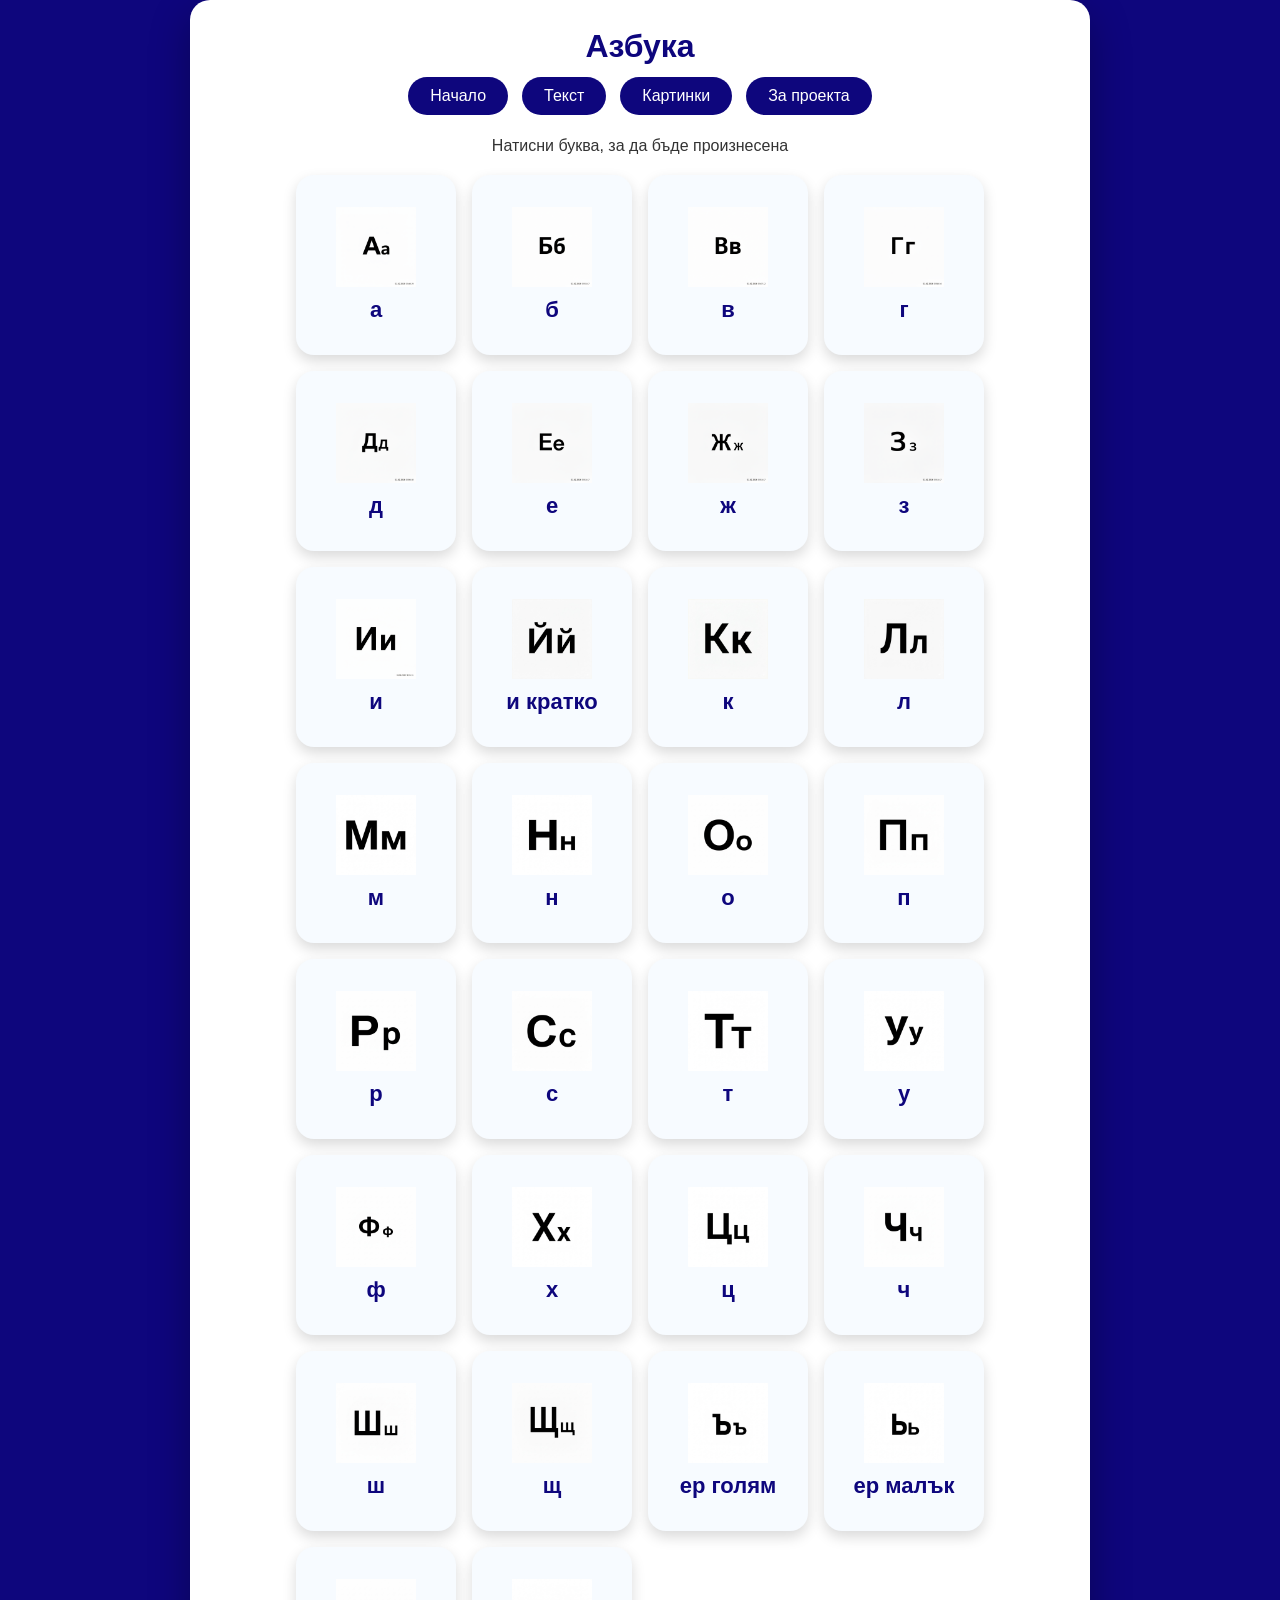
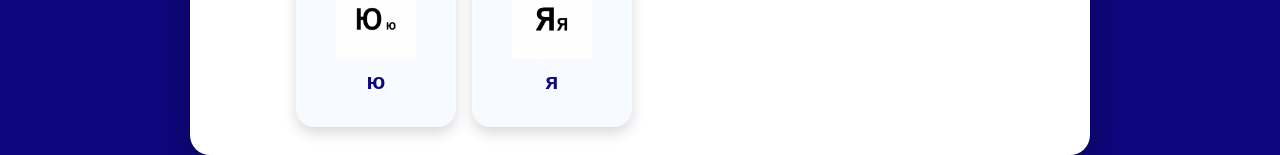
==== alphabet.html @ b71c4374 "Add files via upload" ====
<!DOCTYPE html>
<html lang="bg">
<head>
    <meta charset="UTF-8">
    <meta name="viewport" content="width=device-width, initial-scale=1.0">
    <title>EasyTalk - Азбука</title>
    <link rel="stylesheet" href="style.css">
</head>
<body>

<div class="container">
    <h1>Азбука</h1>
	<div class="nav">
		<a href="index.html" class="btn">Начало</a>
        <a href="text.html" class="btn">Текст</a>
		<a href="images.html" class="btn">Картинки</a>
		<a href="about.html" class="btn">За проекта</a>
    </div>
    <p>Натисни буква, за да бъде произнесена</p>

    <div class="grid">

        <div class="image-card">
            <img src="alphabet/1_a.png" alt="а">
			<span>а</span>
        </div>
		<div class="image-card">
            <img src="alphabet/2_b.png" alt="б">
			<span>б</span>
        </div>
		<div class="image-card">
            <img src="alphabet/3_v.png" alt="в">
			<span>в</span>
        </div>
		<div class="image-card">
            <img src="alphabet/4_g.png" alt="г">
			<span>г</span>
        </div>
		<div class="image-card">
            <img src="alphabet/5_d.png" alt="д">
			<span>д</span>
        </div>
		<div class="image-card">
            <img src="alphabet/6_e.png" alt="е">
			<span>е</span>
        </div>
		<div class="image-card">
            <img src="alphabet/7_j.png" alt="ж">
			<span>ж</span>
        </div>
		<div class="image-card">
            <img src="alphabet/8_z.png" alt="з">
			<span>з</span>
        </div>
		<div class="image-card">
            <img src="alphabet/9_i.png" alt="и">
			<span>и</span>
        </div>
		<div class="image-card">
            <img src="alphabet/10_ikratko.png" alt="й">
			<span>и кратко</span>
        </div>
		<div class="image-card">
            <img src="alphabet/11_k.png" alt="к">
			<span>к</span>
        </div>
		<div class="image-card">
            <img src="alphabet/12_l.png" alt="л">
			<span>л</span>
        </div>
		<div class="image-card">
            <img src="alphabet/13_m.png" alt="м">
			<span>м</span>
        </div>
		<div class="image-card">
            <img src="alphabet/14_n.png" alt="н">
			<span>н</span>
        </div>
		<div class="image-card">
            <img src="alphabet/15_o.png" alt="о">
			<span>о</span>
        </div>
		<div class="image-card">
            <img src="alphabet/16_p.png" alt="п">
			<span>п</span>
        </div>
		<div class="image-card">
            <img src="alphabet/17_r.png" alt="р">
			<span>р</span>
        </div>
		<div class="image-card">
            <img src="alphabet/18_s.png" alt="с">
			<span>с</span>
        </div>
		<div class="image-card">
            <img src="alphabet/19_t.png" alt="т">
			<span>т</span>
        </div>
		<div class="image-card">
            <img src="alphabet/20_u.png" alt="у">
			<span>у</span>
        </div>
		<div class="image-card">
            <img src="alphabet/21_f.png" alt="ф">
			<span>ф</span>
        </div>
		<div class="image-card">
            <img src="alphabet/22_h.png" alt="х">
			<span>х</span>
        </div>
		<div class="image-card">
            <img src="alphabet/23_c.png" alt="ц">
			<span>ц</span>
        </div>
		<div class="image-card">
            <img src="alphabet/24_ch.png" alt="ч">
			<span>ч</span>
        </div>
		<div class="image-card">
            <img src="alphabet/25_sh.png" alt="ш">
			<span>ш</span>
        </div>
		<div class="image-card">
            <img src="alphabet/26_sht.png" alt="щ">
			<span>щ</span>
        </div>
		<div class="image-card">
            <img src="alphabet/27_y.png" alt="ъ">
			<span>ер голям</span>
        </div>
		<div class="image-card">
            <img src="alphabet/28_er_malyk.png" alt="ь">
			<span>ер малък</span>
        </div>
		<div class="image-card">
            <img src="alphabet/29_iu.png" alt="ю">
			<span>ю</span>
        </div>
		<div class="image-card">
            <img src="alphabet/30_q.png" alt="я">
			<span>я</span>
        </div>
    </div>

</div>

<audio id="audio"></audio>

<script>
const cards = document.querySelectorAll('.image-card');
const audio = document.getElementById('audio');

cards.forEach(card => {
    card.addEventListener('click', () => {
        const text = card.querySelector('span').innerText;

        const url =
          "https://translate.google.com/translate_tts?ie=UTF-8&tl=bg&client=tw-ob&q=" +
          encodeURIComponent(text);

        audio.src = url;
        audio.play();
    });
});
</script>

</body>
</html>
---- style.css ----
:root {
    --primary-blue: #0E067D;
    --accent-blue: #0E067D;
    --white: #ffffff;
}

/* RESET */
* {
    box-sizing: border-box;
    margin: 0;
    padding: 0;
    font-family: "Segoe UI", Arial, sans-serif;
}

/* PAGE */
body {
    background: #0E067D;
    min-height: 100vh;
    display: flex;
    justify-content: center;
    align-items: center;
}

/* CONTAINER */
.container {
    background: var(--white);
    width: 95%;
    max-width: 900px;
    padding: 28px;
    border-radius: 20px;
    box-shadow: 0 15px 40px rgba(0,0,0,0.3);
    text-align: center;
}

/* HEADINGS */
h1, h2 {
    color: var(--primary-blue);
    margin-bottom: 12px;
    font-size: 2rem;
}

p {
    color: #333;
    margin-bottom: 20px;
}

/* NAV (Начало / Картинки / Текст) */
.nav {
    display: flex;
    justify-content: center;
    gap: 14px;
    flex-wrap: wrap;
    margin-bottom: 22px;
    margin-top: 10px;
}

.btn {
    background: #0E067D;
    color: white;
    padding: 10px 22px;
    border-radius: 30px;
    text-decoration: none;
    font-size: 1rem;
    transition: 0.2s;
}

.btn:hover {
    transform: translateY(-2px);
    box-shadow: 0 6px 14px rgba(0,0,0,0.25);
}

/* ===== TTS PAGE ===== */

/* TEXTAREA */
textarea {
    width: 100%;
    height: 140px;
    border-radius: 16px;
    border: 2px solid #dbeafe;
    padding: 16px;
    font-size: 18px;
    resize: none;
    margin-bottom: 20px;
    outline: none;
}

textarea:focus {
    border-color: #4facfe;
}

/* SPEAK BUTTON */
button {
    width: 100%;
    background: #0E067D
    color: white;
    padding: 14px;
    border-radius: 30px;
    border: none;
    font-size: 1.2rem;
    cursor: pointer;
    transition: 0.2s;
}

button:hover {
    transform: scale(1.03);
    box-shadow: 0 8px 20px rgba(0,0,0,0.25);
}

/* ===== GRID PAGE (Картинки) ===== */

.grid {
    display: grid;
    grid-template-columns: repeat(auto-fill, 160px);
    justify-content: center;
    gap: 16px;
}

.image-card {
    width: 160px;
    height: 180px;
    background: #f7fbff;
    border-radius: 18px;
    padding: 18px;
    box-shadow: 0 6px 14px rgba(0,0,0,0.15);
    cursor: pointer;
    transition: 0.2s;
    display: flex;
    flex-direction: column;
    align-items: center;
    justify-content: center;
}

.image-card:hover {
    transform: scale(1.05);
    background: #0E067D;
}

.image-card:hover span {
    color: white;
}

.image-card img {
    width: 80px;
    height: 80px;
    object-fit: contain;
}

.image-card span {
    margin-top: 10px;
    font-size: 22px;
    font-weight: 600;
    color: var(--primary-blue);
    text-align: center;
}

/* MOBILE */
@media (max-width: 480px) {
    h1, h2 {
        font-size: 1.6rem;
    }

    textarea {
        font-size: 16px;
        height: 120px;
    }

    .grid {
        grid-template-columns: repeat(auto-fill, 120px);
        gap: 12px;
    }

    .image-card {
        width: 120px;
        height: 150px;
        padding: 14px;
    }

    .image-card img {
        width: 60px;
        height: 60px;
    }

    .image-card span {
        font-size: 16px;
    }
}
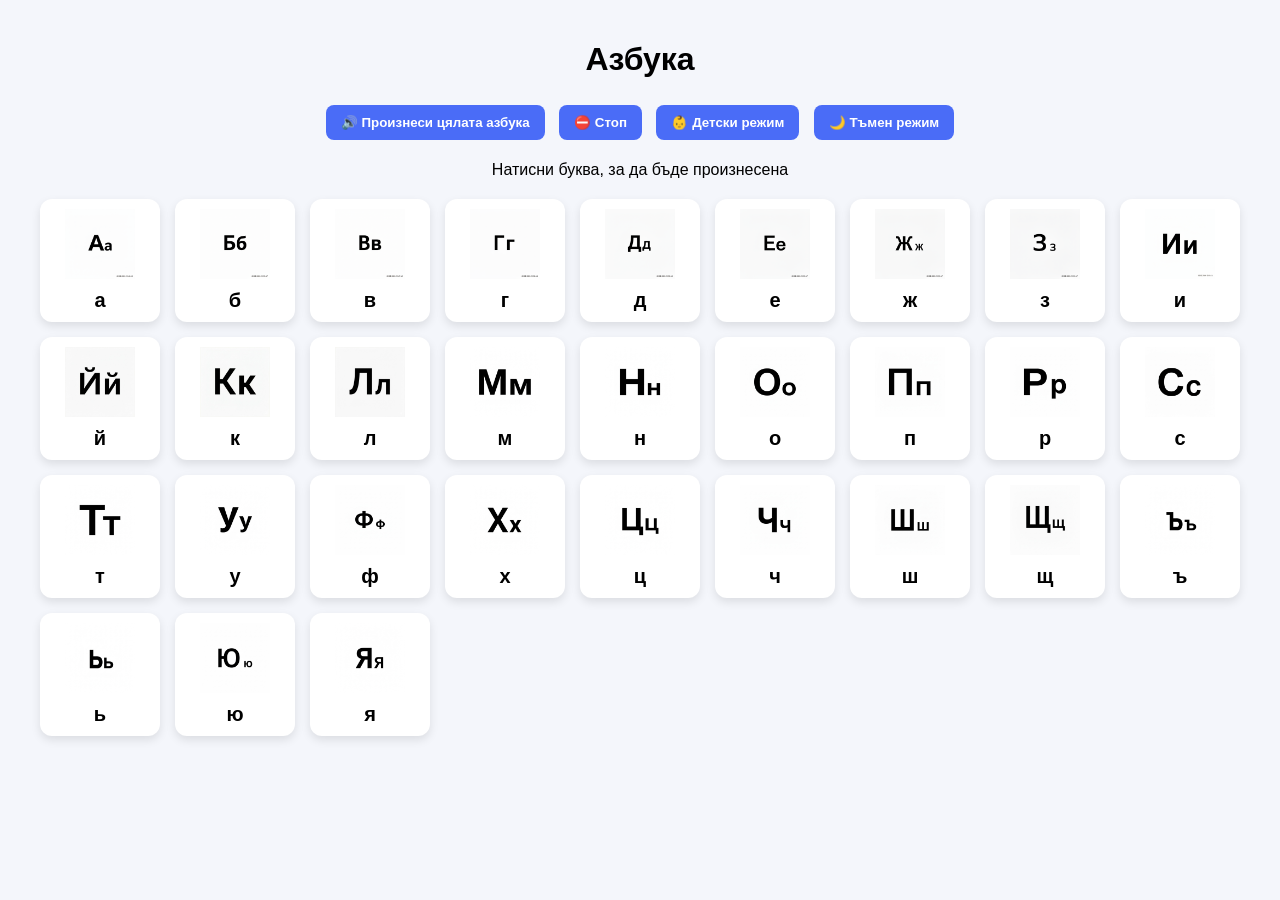
==== commit 9e6024c3: "Add files via upload" ====
--- a/alphabet.html
+++ b/alphabet.html
@@ -1,168 +1,123 @@
 <!DOCTYPE html>
 <html lang="bg">
 <head>
-    <meta charset="UTF-8">
-    <meta name="viewport" content="width=device-width, initial-scale=1.0">
-    <title>EasyTalk - Азбука</title>
-    <link rel="stylesheet" href="style.css">
+<meta charset="UTF-8">
+<meta name="viewport" content="width=device-width, initial-scale=1.0">
+<title>EasyTalk - Азбука</title>
+<link rel="stylesheet" href="style.css">
 </head>
 <body>
 
 <div class="container">
     <h1>Азбука</h1>
-	<div class="nav">
-		<a href="index.html" class="btn">Начало</a>
-        <a href="text.html" class="btn">Текст</a>
-		<a href="images.html" class="btn">Картинки</a>
-		<a href="about.html" class="btn">За проекта</a>
+
+    <div class="controls">
+        <button onclick="speakAlphabet()">🔊 Произнеси цялата азбука</button>
+        <button onclick="stopSpeaking()">⛔ Стоп</button>
+        <button onclick="toggleSlowMode()">👶 Детски режим</button>
+        <button onclick="toggleDarkMode()">🌙 Тъмен режим</button>
     </div>
+
     <p>Натисни буква, за да бъде произнесена</p>
 
-    <div class="grid">
-
-        <div class="image-card">
-            <img src="alphabet/1_a.png" alt="а">
-			<span>а</span>
-        </div>
-		<div class="image-card">
-            <img src="alphabet/2_b.png" alt="б">
-			<span>б</span>
-        </div>
-		<div class="image-card">
-            <img src="alphabet/3_v.png" alt="в">
-			<span>в</span>
-        </div>
-		<div class="image-card">
-            <img src="alphabet/4_g.png" alt="г">
-			<span>г</span>
-        </div>
-		<div class="image-card">
-            <img src="alphabet/5_d.png" alt="д">
-			<span>д</span>
-        </div>
-		<div class="image-card">
-            <img src="alphabet/6_e.png" alt="е">
-			<span>е</span>
-        </div>
-		<div class="image-card">
-            <img src="alphabet/7_j.png" alt="ж">
-			<span>ж</span>
-        </div>
-		<div class="image-card">
-            <img src="alphabet/8_z.png" alt="з">
-			<span>з</span>
-        </div>
-		<div class="image-card">
-            <img src="alphabet/9_i.png" alt="и">
-			<span>и</span>
-        </div>
-		<div class="image-card">
-            <img src="alphabet/10_ikratko.png" alt="й">
-			<span>и кратко</span>
-        </div>
-		<div class="image-card">
-            <img src="alphabet/11_k.png" alt="к">
-			<span>к</span>
-        </div>
-		<div class="image-card">
-            <img src="alphabet/12_l.png" alt="л">
-			<span>л</span>
-        </div>
-		<div class="image-card">
-            <img src="alphabet/13_m.png" alt="м">
-			<span>м</span>
-        </div>
-		<div class="image-card">
-            <img src="alphabet/14_n.png" alt="н">
-			<span>н</span>
-        </div>
-		<div class="image-card">
-            <img src="alphabet/15_o.png" alt="о">
-			<span>о</span>
-        </div>
-		<div class="image-card">
-            <img src="alphabet/16_p.png" alt="п">
-			<span>п</span>
-        </div>
-		<div class="image-card">
-            <img src="alphabet/17_r.png" alt="р">
-			<span>р</span>
-        </div>
-		<div class="image-card">
-            <img src="alphabet/18_s.png" alt="с">
-			<span>с</span>
-        </div>
-		<div class="image-card">
-            <img src="alphabet/19_t.png" alt="т">
-			<span>т</span>
-        </div>
-		<div class="image-card">
-            <img src="alphabet/20_u.png" alt="у">
-			<span>у</span>
-        </div>
-		<div class="image-card">
-            <img src="alphabet/21_f.png" alt="ф">
-			<span>ф</span>
-        </div>
-		<div class="image-card">
-            <img src="alphabet/22_h.png" alt="х">
-			<span>х</span>
-        </div>
-		<div class="image-card">
-            <img src="alphabet/23_c.png" alt="ц">
-			<span>ц</span>
-        </div>
-		<div class="image-card">
-            <img src="alphabet/24_ch.png" alt="ч">
-			<span>ч</span>
-        </div>
-		<div class="image-card">
-            <img src="alphabet/25_sh.png" alt="ш">
-			<span>ш</span>
-        </div>
-		<div class="image-card">
-            <img src="alphabet/26_sht.png" alt="щ">
-			<span>щ</span>
-        </div>
-		<div class="image-card">
-            <img src="alphabet/27_y.png" alt="ъ">
-			<span>ер голям</span>
-        </div>
-		<div class="image-card">
-            <img src="alphabet/28_er_malyk.png" alt="ь">
-			<span>ер малък</span>
-        </div>
-		<div class="image-card">
-            <img src="alphabet/29_iu.png" alt="ю">
-			<span>ю</span>
-        </div>
-		<div class="image-card">
-            <img src="alphabet/30_q.png" alt="я">
-			<span>я</span>
-        </div>
-    </div>
-
+    <div class="grid" id="grid"></div>
 </div>
 
-<audio id="audio"></audio>
+<script>
+const letters = [
+"а","б","в","г","д","е","ж","з","и","й",
+"к","л","м","н","о","п","р","с","т","у",
+"ф","х","ц","ч","ш","щ","ъ","ь","ю","я"
+];
 
-<script>
-const cards = document.querySelectorAll('.image-card');
-const audio = document.getElementById('audio');
+let slowMode = false;
+let selectedVoice = null;
 
-cards.forEach(card => {
-    card.addEventListener('click', () => {
-        const text = card.querySelector('span').innerText;
+// Зареждане на гласовете
+function initVoices() {
+    const voices = speechSynthesis.getVoices();
 
-        const url =
-          "https://translate.google.com/translate_tts?ie=UTF-8&tl=bg&client=tw-ob&q=" +
-          encodeURIComponent(text);
+    if (!voices.length) {
+        setTimeout(initVoices, 100);
+        return;
+    }
 
-        audio.src = url;
-        audio.play();
+    selectedVoice =
+        voices.find(v => v.lang === "bg-BG") ||
+        voices.find(v => v.lang.startsWith("bg")) ||
+        voices[0];
+
+    console.log("Selected voice:", selectedVoice);
+}
+initVoices();
+speechSynthesis.onvoiceschanged = initVoices;
+
+// Функция за произнасяне на една буква
+function speak(text) {
+    if (!selectedVoice) initVoices();
+
+    const utterance = new SpeechSynthesisUtterance(text);
+    utterance.voice = selectedVoice;
+    utterance.rate = slowMode ? 0.7 : 0.9;
+    utterance.pitch = 1;
+
+    speechSynthesis.cancel();
+    speechSynthesis.speak(utterance);
+}
+
+// Произнасяне на цялата азбука
+function speakAlphabet() {
+    speechSynthesis.cancel();
+    letters.forEach((letter, index) => {
+        const utter = new SpeechSynthesisUtterance(letter);
+        utter.voice = selectedVoice;
+        utter.rate = slowMode ? 0.7 : 0.9;
+        utter.pitch = 1;
+        setTimeout(() => speechSynthesis.speak(utter), index * 600);
     });
+}
+
+// Стоп на произнасяне
+function stopSpeaking() {
+    speechSynthesis.cancel();
+}
+
+// Превключване на детски режим
+function toggleSlowMode() {
+    slowMode = !slowMode;
+    alert(slowMode ? "Детски режим включен" : "Детски режим изключен");
+}
+
+// Превключване на тъмен режим
+function toggleDarkMode() {
+    document.body.classList.toggle("dark");
+}
+
+// Генериране на буквите
+const grid = document.getElementById("grid");
+
+letters.forEach((letter, index) => {
+    const card = document.createElement("div");
+    card.className = "image-card";
+    card.innerHTML = `
+        <img src="alphabet/${index+1}_${getFileName(letter)}.png">
+        <span>${letter}</span>
+    `;
+    card.onclick = () => speak(letter);
+    grid.appendChild(card);
 });
+
+// Карта на файловете
+function getFileName(letter) {
+    const map = {
+        "а":"a","б":"b","в":"v","г":"g","д":"d","е":"e","ж":"j","з":"z","и":"i",
+        "й":"ikratko","к":"k","л":"l","м":"m","н":"n","о":"o","п":"p","р":"r",
+        "с":"s","т":"t","у":"u","ф":"f","х":"h","ц":"c","ч":"ch","ш":"sh",
+        "щ":"sht","ъ":"y","ь":"er_malyk","ю":"iu","я":"q"
+    };
+    return map[letter];
+}
 </script>
 
 </body>
-</html>
+</html>
--- a/style.css
+++ b/style.css
@@ -1,186 +1,73 @@
-:root {
-    --primary-blue: #0E067D;
-    --accent-blue: #0E067D;
-    --white: #ffffff;
+body {
+    font-family: Arial, sans-serif;
+    background: #f4f6fb;
+    margin: 0;
+    padding: 0;
+    text-align: center;
+    transition: 0.3s;
 }
 
-/* RESET */
-* {
-    box-sizing: border-box;
-    margin: 0;
-    padding: 0;
-    font-family: "Segoe UI", Arial, sans-serif;
+.dark {
+    background: #1e1e1e;
+    color: white;
 }
 
-/* PAGE */
-body {
-    background: #0E067D;
-    min-height: 100vh;
-    display: flex;
-    justify-content: center;
-    align-items: center;
+.container {
+    max-width: 1200px;
+    margin: auto;
+    padding: 20px;
 }
 
-/* CONTAINER */
-.container {
-    background: var(--white);
-    width: 95%;
-    max-width: 900px;
-    padding: 28px;
-    border-radius: 20px;
-    box-shadow: 0 15px 40px rgba(0,0,0,0.3);
-    text-align: center;
+.controls {
+    margin-bottom: 15px;
 }
 
-/* HEADINGS */
-h1, h2 {
-    color: var(--primary-blue);
-    margin-bottom: 12px;
-    font-size: 2rem;
-}
-
-p {
-    color: #333;
-    margin-bottom: 20px;
-}
-
-/* NAV (Начало / Картинки / Текст) */
-.nav {
-    display: flex;
-    justify-content: center;
-    gap: 14px;
-    flex-wrap: wrap;
-    margin-bottom: 22px;
-    margin-top: 10px;
-}
-
-.btn {
-    background: #0E067D;
+button {
+    padding: 10px 15px;
+    margin: 5px;
+    border: none;
+    border-radius: 8px;
+    cursor: pointer;
+    background: #4a6cf7;
     color: white;
-    padding: 10px 22px;
-    border-radius: 30px;
-    text-decoration: none;
-    font-size: 1rem;
-    transition: 0.2s;
-}
-
-.btn:hover {
-    transform: translateY(-2px);
-    box-shadow: 0 6px 14px rgba(0,0,0,0.25);
-}
-
-/* ===== TTS PAGE ===== */
-
-/* TEXTAREA */
-textarea {
-    width: 100%;
-    height: 140px;
-    border-radius: 16px;
-    border: 2px solid #dbeafe;
-    padding: 16px;
-    font-size: 18px;
-    resize: none;
-    margin-bottom: 20px;
-    outline: none;
-}
-
-textarea:focus {
-    border-color: #4facfe;
-}
-
-/* SPEAK BUTTON */
-button {
-    width: 100%;
-    background: #0E067D
-    color: white;
-    padding: 14px;
-    border-radius: 30px;
-    border: none;
-    font-size: 1.2rem;
-    cursor: pointer;
-    transition: 0.2s;
+    font-weight: bold;
 }
 
 button:hover {
-    transform: scale(1.03);
-    box-shadow: 0 8px 20px rgba(0,0,0,0.25);
+    background: #2f4bd1;
 }
-
-/* ===== GRID PAGE (Картинки) ===== */
 
 .grid {
     display: grid;
-    grid-template-columns: repeat(auto-fill, 160px);
-    justify-content: center;
-    gap: 16px;
+    grid-template-columns: repeat(auto-fill, minmax(110px, 1fr));
+    gap: 15px;
+    margin-top: 20px;
 }
 
 .image-card {
-    width: 160px;
-    height: 180px;
-    background: #f7fbff;
-    border-radius: 18px;
-    padding: 18px;
-    box-shadow: 0 6px 14px rgba(0,0,0,0.15);
+    background: white;
+    border-radius: 12px;
+    padding: 10px;
     cursor: pointer;
     transition: 0.2s;
-    display: flex;
-    flex-direction: column;
-    align-items: center;
-    justify-content: center;
+    box-shadow: 0 4px 10px rgba(0,0,0,0.1);
+}
+
+.dark .image-card {
+    background: #2c2c2c;
 }
 
 .image-card:hover {
     transform: scale(1.05);
-    background: #0E067D;
-}
-
-.image-card:hover span {
-    color: white;
 }
 
 .image-card img {
-    width: 80px;
-    height: 80px;
-    object-fit: contain;
+    width: 70px;
 }
 
 .image-card span {
-    margin-top: 10px;
-    font-size: 22px;
-    font-weight: 600;
-    color: var(--primary-blue);
-    text-align: center;
-}
-
-/* MOBILE */
-@media (max-width: 480px) {
-    h1, h2 {
-        font-size: 1.6rem;
-    }
-
-    textarea {
-        font-size: 16px;
-        height: 120px;
-    }
-
-    .grid {
-        grid-template-columns: repeat(auto-fill, 120px);
-        gap: 12px;
-    }
-
-    .image-card {
-        width: 120px;
-        height: 150px;
-        padding: 14px;
-    }
-
-    .image-card img {
-        width: 60px;
-        height: 60px;
-    }
-
-    .image-card span {
-        font-size: 16px;
-    }
-}
+    display: block;
+    margin-top: 6px;
+    font-size: 20px;
+    font-weight: bold;
+}
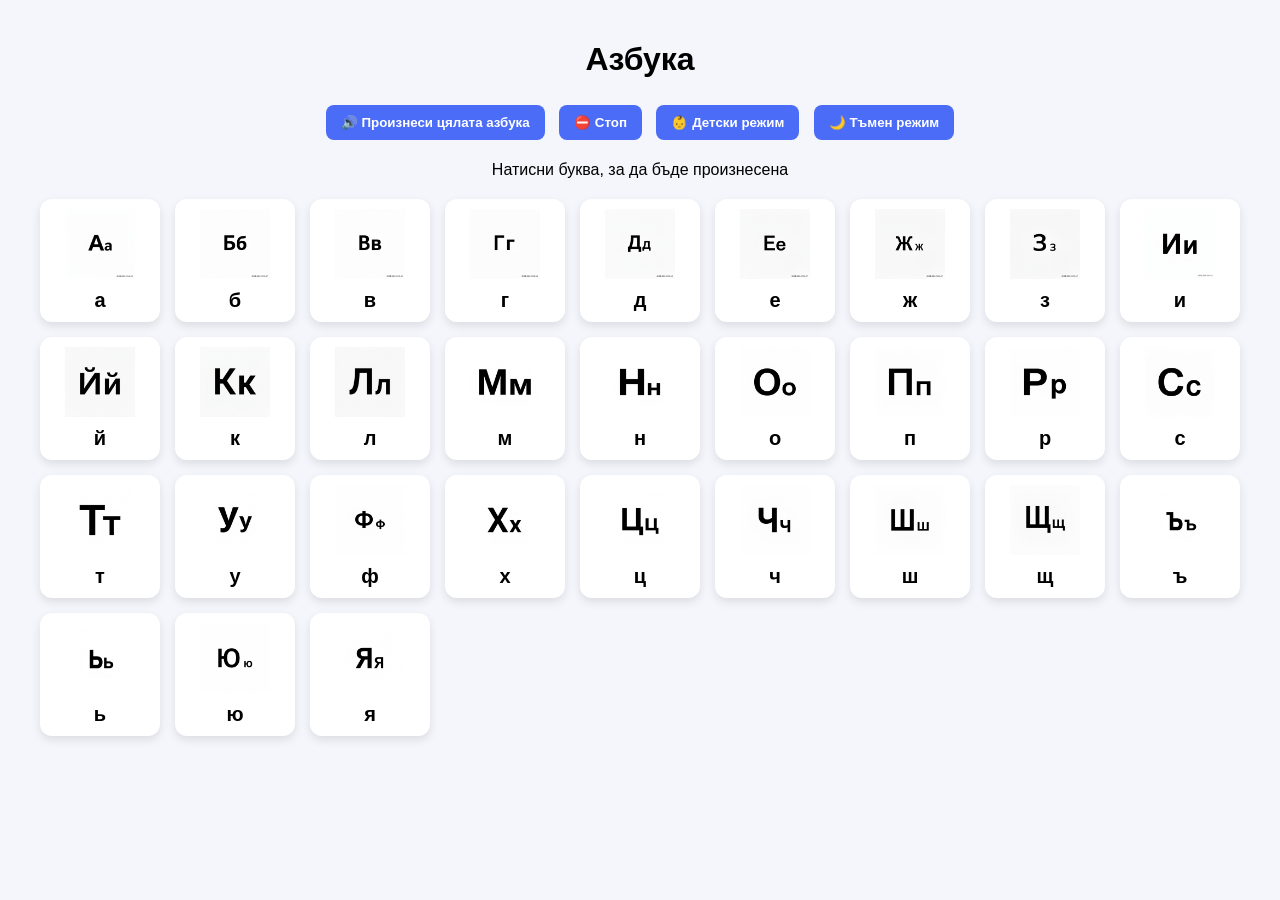
==== commit fd6f8632: "Add files via upload" ====
--- a/alphabet.html
+++ b/alphabet.html
@@ -34,11 +34,11 @@
 let selectedVoice = null;
 
 // Зареждане на гласовете
-function initVoices() {
-    const voices = speechSynthesis.getVoices();
+function initVoices(callback) {
+    let voices = speechSynthesis.getVoices();
 
     if (!voices.length) {
-        setTimeout(initVoices, 100);
+        speechSynthesis.onvoiceschanged = () => initVoices(callback);
         return;
     }
 
@@ -47,67 +47,74 @@
         voices.find(v => v.lang.startsWith("bg")) ||
         voices[0];
 
-    console.log("Selected voice:", selectedVoice);
+    if (!selectedVoice) alert("Няма български глас, ще се използва друг наличен глас.");
+
+    if (callback) callback();
 }
 initVoices();
-speechSynthesis.onvoiceschanged = initVoices;
 
-// Функция за произнасяне на една буква
+// Произнасяне на текст
 function speak(text) {
-    if (!selectedVoice) initVoices();
-
-    const utterance = new SpeechSynthesisUtterance(text);
-    utterance.voice = selectedVoice;
-    utterance.rate = slowMode ? 0.7 : 0.9;
-    utterance.pitch = 1;
-
+    if (!selectedVoice) {
+        initVoices(() => speak(text));
+        return;
+    }
+    const utter = new SpeechSynthesisUtterance(text);
+    utter.voice = selectedVoice;
+    utter.rate = slowMode ? 0.7 : 0.9;
+    utter.pitch = 1;
     speechSynthesis.cancel();
-    speechSynthesis.speak(utterance);
+    speechSynthesis.speak(utter);
 }
 
 // Произнасяне на цялата азбука
 function speakAlphabet() {
+    if (!selectedVoice) {
+        initVoices(speakAlphabet);
+        return;
+    }
     speechSynthesis.cancel();
     letters.forEach((letter, index) => {
-        const utter = new SpeechSynthesisUtterance(letter);
-        utter.voice = selectedVoice;
-        utter.rate = slowMode ? 0.7 : 0.9;
-        utter.pitch = 1;
-        setTimeout(() => speechSynthesis.speak(utter), index * 600);
+        setTimeout(() => {
+            const utter = new SpeechSynthesisUtterance(letter);
+            utter.voice = selectedVoice;
+            utter.rate = slowMode ? 0.7 : 0.9;
+            utter.pitch = 1;
+            speechSynthesis.speak(utter);
+        }, index * 600);
     });
 }
 
-// Стоп на произнасяне
+// Стоп
 function stopSpeaking() {
     speechSynthesis.cancel();
 }
 
-// Превключване на детски режим
+// Детски режим
 function toggleSlowMode() {
     slowMode = !slowMode;
     alert(slowMode ? "Детски режим включен" : "Детски режим изключен");
 }
 
-// Превключване на тъмен режим
+// Тъмен режим
 function toggleDarkMode() {
     document.body.classList.toggle("dark");
 }
 
 // Генериране на буквите
 const grid = document.getElementById("grid");
-
 letters.forEach((letter, index) => {
     const card = document.createElement("div");
     card.className = "image-card";
     card.innerHTML = `
-        <img src="alphabet/${index+1}_${getFileName(letter)}.png">
+        <img src="alphabet/${index+1}_${getFileName(letter)}.png" alt="${letter}">
         <span>${letter}</span>
     `;
     card.onclick = () => speak(letter);
     grid.appendChild(card);
 });
 
-// Карта на файловете
+// Файлове
 function getFileName(letter) {
     const map = {
         "а":"a","б":"b","в":"v","г":"g","д":"d","е":"e","ж":"j","з":"z","и":"i",
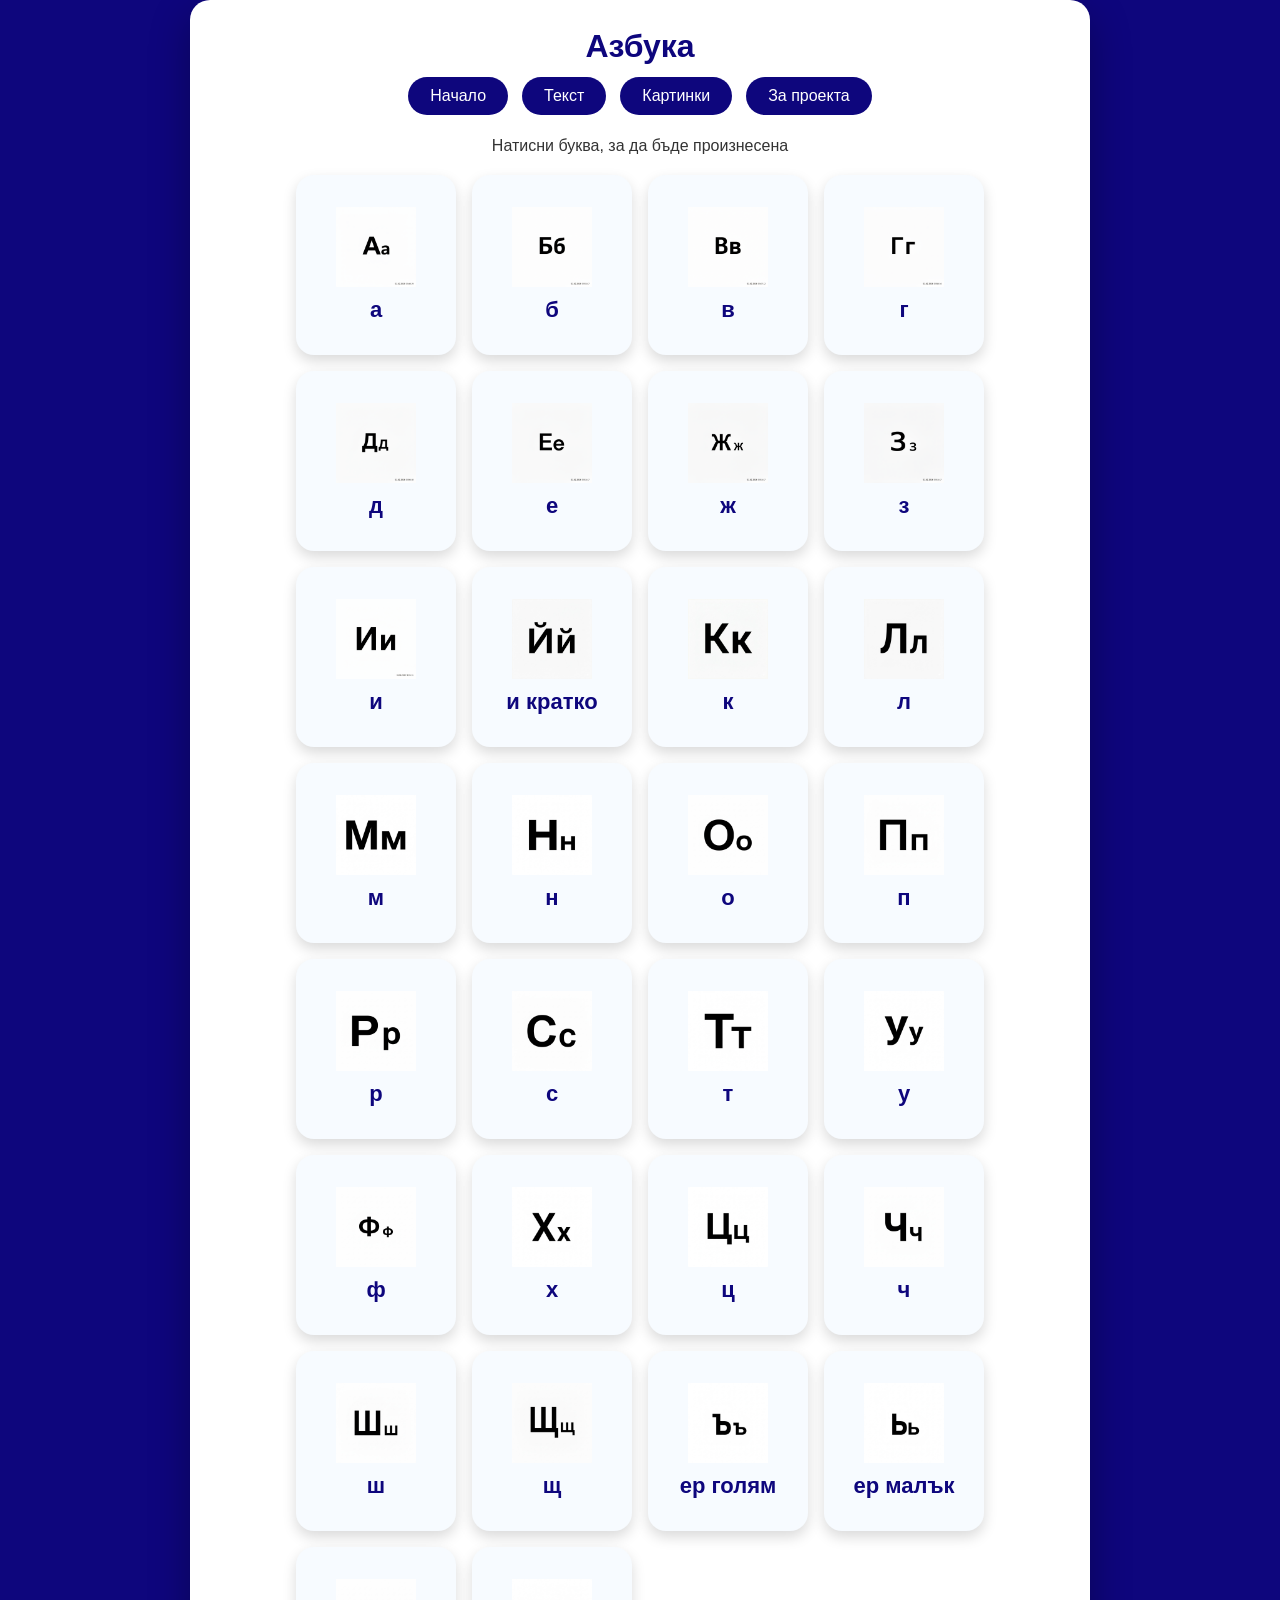
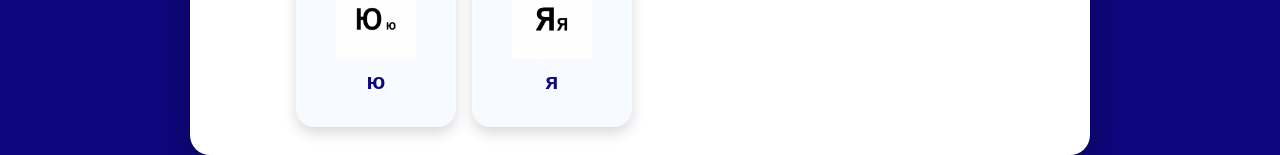
==== commit 91e245d4: "Add files via upload" ====
--- a/alphabet.html
+++ b/alphabet.html
@@ -1,130 +1,168 @@
 <!DOCTYPE html>
 <html lang="bg">
 <head>
-<meta charset="UTF-8">
-<meta name="viewport" content="width=device-width, initial-scale=1.0">
-<title>EasyTalk - Азбука</title>
-<link rel="stylesheet" href="style.css">
+    <meta charset="UTF-8">
+    <meta name="viewport" content="width=device-width, initial-scale=1.0">
+    <title>EasyTalk - Азбука</title>
+    <link rel="stylesheet" href="style.css">
 </head>
 <body>
 
 <div class="container">
     <h1>Азбука</h1>
+	<div class="nav">
+		<a href="index.html" class="btn">Начало</a>
+        <a href="text.html" class="btn">Текст</a>
+		<a href="images.html" class="btn">Картинки</a>
+		<a href="about.html" class="btn">За проекта</a>
+    </div>
+    <p>Натисни буква, за да бъде произнесена</p>
 
-    <div class="controls">
-        <button onclick="speakAlphabet()">🔊 Произнеси цялата азбука</button>
-        <button onclick="stopSpeaking()">⛔ Стоп</button>
-        <button onclick="toggleSlowMode()">👶 Детски режим</button>
-        <button onclick="toggleDarkMode()">🌙 Тъмен режим</button>
+    <div class="grid">
+
+        <div class="image-card">
+            <img src="alphabet/1_a.png" alt="а">
+			<span>а</span>
+        </div>
+		<div class="image-card">
+            <img src="alphabet/2_b.png" alt="б">
+			<span>б</span>
+        </div>
+		<div class="image-card">
+            <img src="alphabet/3_v.png" alt="в">
+			<span>в</span>
+        </div>
+		<div class="image-card">
+            <img src="alphabet/4_g.png" alt="г">
+			<span>г</span>
+        </div>
+		<div class="image-card">
+            <img src="alphabet/5_d.png" alt="д">
+			<span>д</span>
+        </div>
+		<div class="image-card">
+            <img src="alphabet/6_e.png" alt="е">
+			<span>е</span>
+        </div>
+		<div class="image-card">
+            <img src="alphabet/7_j.png" alt="ж">
+			<span>ж</span>
+        </div>
+		<div class="image-card">
+            <img src="alphabet/8_z.png" alt="з">
+			<span>з</span>
+        </div>
+		<div class="image-card">
+            <img src="alphabet/9_i.png" alt="и">
+			<span>и</span>
+        </div>
+		<div class="image-card">
+            <img src="alphabet/10_ikratko.png" alt="й">
+			<span>и кратко</span>
+        </div>
+		<div class="image-card">
+            <img src="alphabet/11_k.png" alt="к">
+			<span>к</span>
+        </div>
+		<div class="image-card">
+            <img src="alphabet/12_l.png" alt="л">
+			<span>л</span>
+        </div>
+		<div class="image-card">
+            <img src="alphabet/13_m.png" alt="м">
+			<span>м</span>
+        </div>
+		<div class="image-card">
+            <img src="alphabet/14_n.png" alt="н">
+			<span>н</span>
+        </div>
+		<div class="image-card">
+            <img src="alphabet/15_o.png" alt="о">
+			<span>о</span>
+        </div>
+		<div class="image-card">
+            <img src="alphabet/16_p.png" alt="п">
+			<span>п</span>
+        </div>
+		<div class="image-card">
+            <img src="alphabet/17_r.png" alt="р">
+			<span>р</span>
+        </div>
+		<div class="image-card">
+            <img src="alphabet/18_s.png" alt="с">
+			<span>с</span>
+        </div>
+		<div class="image-card">
+            <img src="alphabet/19_t.png" alt="т">
+			<span>т</span>
+        </div>
+		<div class="image-card">
+            <img src="alphabet/20_u.png" alt="у">
+			<span>у</span>
+        </div>
+		<div class="image-card">
+            <img src="alphabet/21_f.png" alt="ф">
+			<span>ф</span>
+        </div>
+		<div class="image-card">
+            <img src="alphabet/22_h.png" alt="х">
+			<span>х</span>
+        </div>
+		<div class="image-card">
+            <img src="alphabet/23_c.png" alt="ц">
+			<span>ц</span>
+        </div>
+		<div class="image-card">
+            <img src="alphabet/24_ch.png" alt="ч">
+			<span>ч</span>
+        </div>
+		<div class="image-card">
+            <img src="alphabet/25_sh.png" alt="ш">
+			<span>ш</span>
+        </div>
+		<div class="image-card">
+            <img src="alphabet/26_sht.png" alt="щ">
+			<span>щ</span>
+        </div>
+		<div class="image-card">
+            <img src="alphabet/27_y.png" alt="ъ">
+			<span>ер голям</span>
+        </div>
+		<div class="image-card">
+            <img src="alphabet/28_er_malyk.png" alt="ь">
+			<span>ер малък</span>
+        </div>
+		<div class="image-card">
+            <img src="alphabet/29_iu.png" alt="ю">
+			<span>ю</span>
+        </div>
+		<div class="image-card">
+            <img src="alphabet/30_q.png" alt="я">
+			<span>я</span>
+        </div>
     </div>
 
-    <p>Натисни буква, за да бъде произнесена</p>
-
-    <div class="grid" id="grid"></div>
 </div>
 
+<audio id="audio"></audio>
+
 <script>
-const letters = [
-"а","б","в","г","д","е","ж","з","и","й",
-"к","л","м","н","о","п","р","с","т","у",
-"ф","х","ц","ч","ш","щ","ъ","ь","ю","я"
-];
+const cards = document.querySelectorAll('.image-card');
+const audio = document.getElementById('audio');
 
-let slowMode = false;
-let selectedVoice = null;
+cards.forEach(card => {
+    card.addEventListener('click', () => {
+        const text = card.querySelector('span').innerText;
 
-// Зареждане на гласовете
-function initVoices(callback) {
-    let voices = speechSynthesis.getVoices();
+        const url =
+          "https://translate.google.com/translate_tts?ie=UTF-8&tl=bg&client=tw-ob&q=" +
+          encodeURIComponent(text);
 
-    if (!voices.length) {
-        speechSynthesis.onvoiceschanged = () => initVoices(callback);
-        return;
-    }
-
-    selectedVoice =
-        voices.find(v => v.lang === "bg-BG") ||
-        voices.find(v => v.lang.startsWith("bg")) ||
-        voices[0];
-
-    if (!selectedVoice) alert("Няма български глас, ще се използва друг наличен глас.");
-
-    if (callback) callback();
-}
-initVoices();
-
-// Произнасяне на текст
-function speak(text) {
-    if (!selectedVoice) {
-        initVoices(() => speak(text));
-        return;
-    }
-    const utter = new SpeechSynthesisUtterance(text);
-    utter.voice = selectedVoice;
-    utter.rate = slowMode ? 0.7 : 0.9;
-    utter.pitch = 1;
-    speechSynthesis.cancel();
-    speechSynthesis.speak(utter);
-}
-
-// Произнасяне на цялата азбука
-function speakAlphabet() {
-    if (!selectedVoice) {
-        initVoices(speakAlphabet);
-        return;
-    }
-    speechSynthesis.cancel();
-    letters.forEach((letter, index) => {
-        setTimeout(() => {
-            const utter = new SpeechSynthesisUtterance(letter);
-            utter.voice = selectedVoice;
-            utter.rate = slowMode ? 0.7 : 0.9;
-            utter.pitch = 1;
-            speechSynthesis.speak(utter);
-        }, index * 600);
+        audio.src = url;
+        audio.play();
     });
-}
-
-// Стоп
-function stopSpeaking() {
-    speechSynthesis.cancel();
-}
-
-// Детски режим
-function toggleSlowMode() {
-    slowMode = !slowMode;
-    alert(slowMode ? "Детски режим включен" : "Детски режим изключен");
-}
-
-// Тъмен режим
-function toggleDarkMode() {
-    document.body.classList.toggle("dark");
-}
-
-// Генериране на буквите
-const grid = document.getElementById("grid");
-letters.forEach((letter, index) => {
-    const card = document.createElement("div");
-    card.className = "image-card";
-    card.innerHTML = `
-        <img src="alphabet/${index+1}_${getFileName(letter)}.png" alt="${letter}">
-        <span>${letter}</span>
-    `;
-    card.onclick = () => speak(letter);
-    grid.appendChild(card);
 });
-
-// Файлове
-function getFileName(letter) {
-    const map = {
-        "а":"a","б":"b","в":"v","г":"g","д":"d","е":"e","ж":"j","з":"z","и":"i",
-        "й":"ikratko","к":"k","л":"l","м":"m","н":"n","о":"o","п":"p","р":"r",
-        "с":"s","т":"t","у":"u","ф":"f","х":"h","ц":"c","ч":"ch","ш":"sh",
-        "щ":"sht","ъ":"y","ь":"er_malyk","ю":"iu","я":"q"
-    };
-    return map[letter];
-}
 </script>
 
 </body>
-</html>+</html>
--- a/style.css
+++ b/style.css
@@ -1,73 +1,186 @@
-body {
-    font-family: Arial, sans-serif;
-    background: #f4f6fb;
+:root {
+    --primary-blue: #0E067D;
+    --accent-blue: #0E067D;
+    --white: #ffffff;
+}
+
+/* RESET */
+* {
+    box-sizing: border-box;
     margin: 0;
     padding: 0;
-    text-align: center;
-    transition: 0.3s;
+    font-family: "Segoe UI", Arial, sans-serif;
 }
 
-.dark {
-    background: #1e1e1e;
-    color: white;
+/* PAGE */
+body {
+    background: #0E067D;
+    min-height: 100vh;
+    display: flex;
+    justify-content: center;
+    align-items: center;
 }
 
+/* CONTAINER */
 .container {
-    max-width: 1200px;
-    margin: auto;
-    padding: 20px;
+    background: var(--white);
+    width: 95%;
+    max-width: 900px;
+    padding: 28px;
+    border-radius: 20px;
+    box-shadow: 0 15px 40px rgba(0,0,0,0.3);
+    text-align: center;
 }
 
-.controls {
-    margin-bottom: 15px;
+/* HEADINGS */
+h1, h2 {
+    color: var(--primary-blue);
+    margin-bottom: 12px;
+    font-size: 2rem;
 }
 
+p {
+    color: #333;
+    margin-bottom: 20px;
+}
+
+/* NAV (Начало / Картинки / Текст) */
+.nav {
+    display: flex;
+    justify-content: center;
+    gap: 14px;
+    flex-wrap: wrap;
+    margin-bottom: 22px;
+    margin-top: 10px;
+}
+
+.btn {
+    background: #0E067D;
+    color: white;
+    padding: 10px 22px;
+    border-radius: 30px;
+    text-decoration: none;
+    font-size: 1rem;
+    transition: 0.2s;
+}
+
+.btn:hover {
+    transform: translateY(-2px);
+    box-shadow: 0 6px 14px rgba(0,0,0,0.25);
+}
+
+/* ===== TTS PAGE ===== */
+
+/* TEXTAREA */
+textarea {
+    width: 100%;
+    height: 140px;
+    border-radius: 16px;
+    border: 2px solid #dbeafe;
+    padding: 16px;
+    font-size: 18px;
+    resize: none;
+    margin-bottom: 20px;
+    outline: none;
+}
+
+textarea:focus {
+    border-color: #4facfe;
+}
+
+/* SPEAK BUTTON */
 button {
-    padding: 10px 15px;
-    margin: 5px;
+    width: 100%;
+    background: #0E067D
+    color: white;
+    padding: 14px;
+    border-radius: 30px;
     border: none;
-    border-radius: 8px;
+    font-size: 1.2rem;
     cursor: pointer;
-    background: #4a6cf7;
-    color: white;
-    font-weight: bold;
+    transition: 0.2s;
 }
 
 button:hover {
-    background: #2f4bd1;
+    transform: scale(1.03);
+    box-shadow: 0 8px 20px rgba(0,0,0,0.25);
 }
+
+/* ===== GRID PAGE (Картинки) ===== */
 
 .grid {
     display: grid;
-    grid-template-columns: repeat(auto-fill, minmax(110px, 1fr));
-    gap: 15px;
-    margin-top: 20px;
+    grid-template-columns: repeat(auto-fill, 160px);
+    justify-content: center;
+    gap: 16px;
 }
 
 .image-card {
-    background: white;
-    border-radius: 12px;
-    padding: 10px;
+    width: 160px;
+    height: 180px;
+    background: #f7fbff;
+    border-radius: 18px;
+    padding: 18px;
+    box-shadow: 0 6px 14px rgba(0,0,0,0.15);
     cursor: pointer;
     transition: 0.2s;
-    box-shadow: 0 4px 10px rgba(0,0,0,0.1);
-}
-
-.dark .image-card {
-    background: #2c2c2c;
+    display: flex;
+    flex-direction: column;
+    align-items: center;
+    justify-content: center;
 }
 
 .image-card:hover {
     transform: scale(1.05);
+    background: #0E067D;
+}
+
+.image-card:hover span {
+    color: white;
 }
 
 .image-card img {
-    width: 70px;
+    width: 80px;
+    height: 80px;
+    object-fit: contain;
 }
 
 .image-card span {
-    display: block;
-    margin-top: 6px;
-    font-size: 20px;
-    font-weight: bold;
-}+    margin-top: 10px;
+    font-size: 22px;
+    font-weight: 600;
+    color: var(--primary-blue);
+    text-align: center;
+}
+
+/* MOBILE */
+@media (max-width: 480px) {
+    h1, h2 {
+        font-size: 1.6rem;
+    }
+
+    textarea {
+        font-size: 16px;
+        height: 120px;
+    }
+
+    .grid {
+        grid-template-columns: repeat(auto-fill, 120px);
+        gap: 12px;
+    }
+
+    .image-card {
+        width: 120px;
+        height: 150px;
+        padding: 14px;
+    }
+
+    .image-card img {
+        width: 60px;
+        height: 60px;
+    }
+
+    .image-card span {
+        font-size: 16px;
+    }
+}
